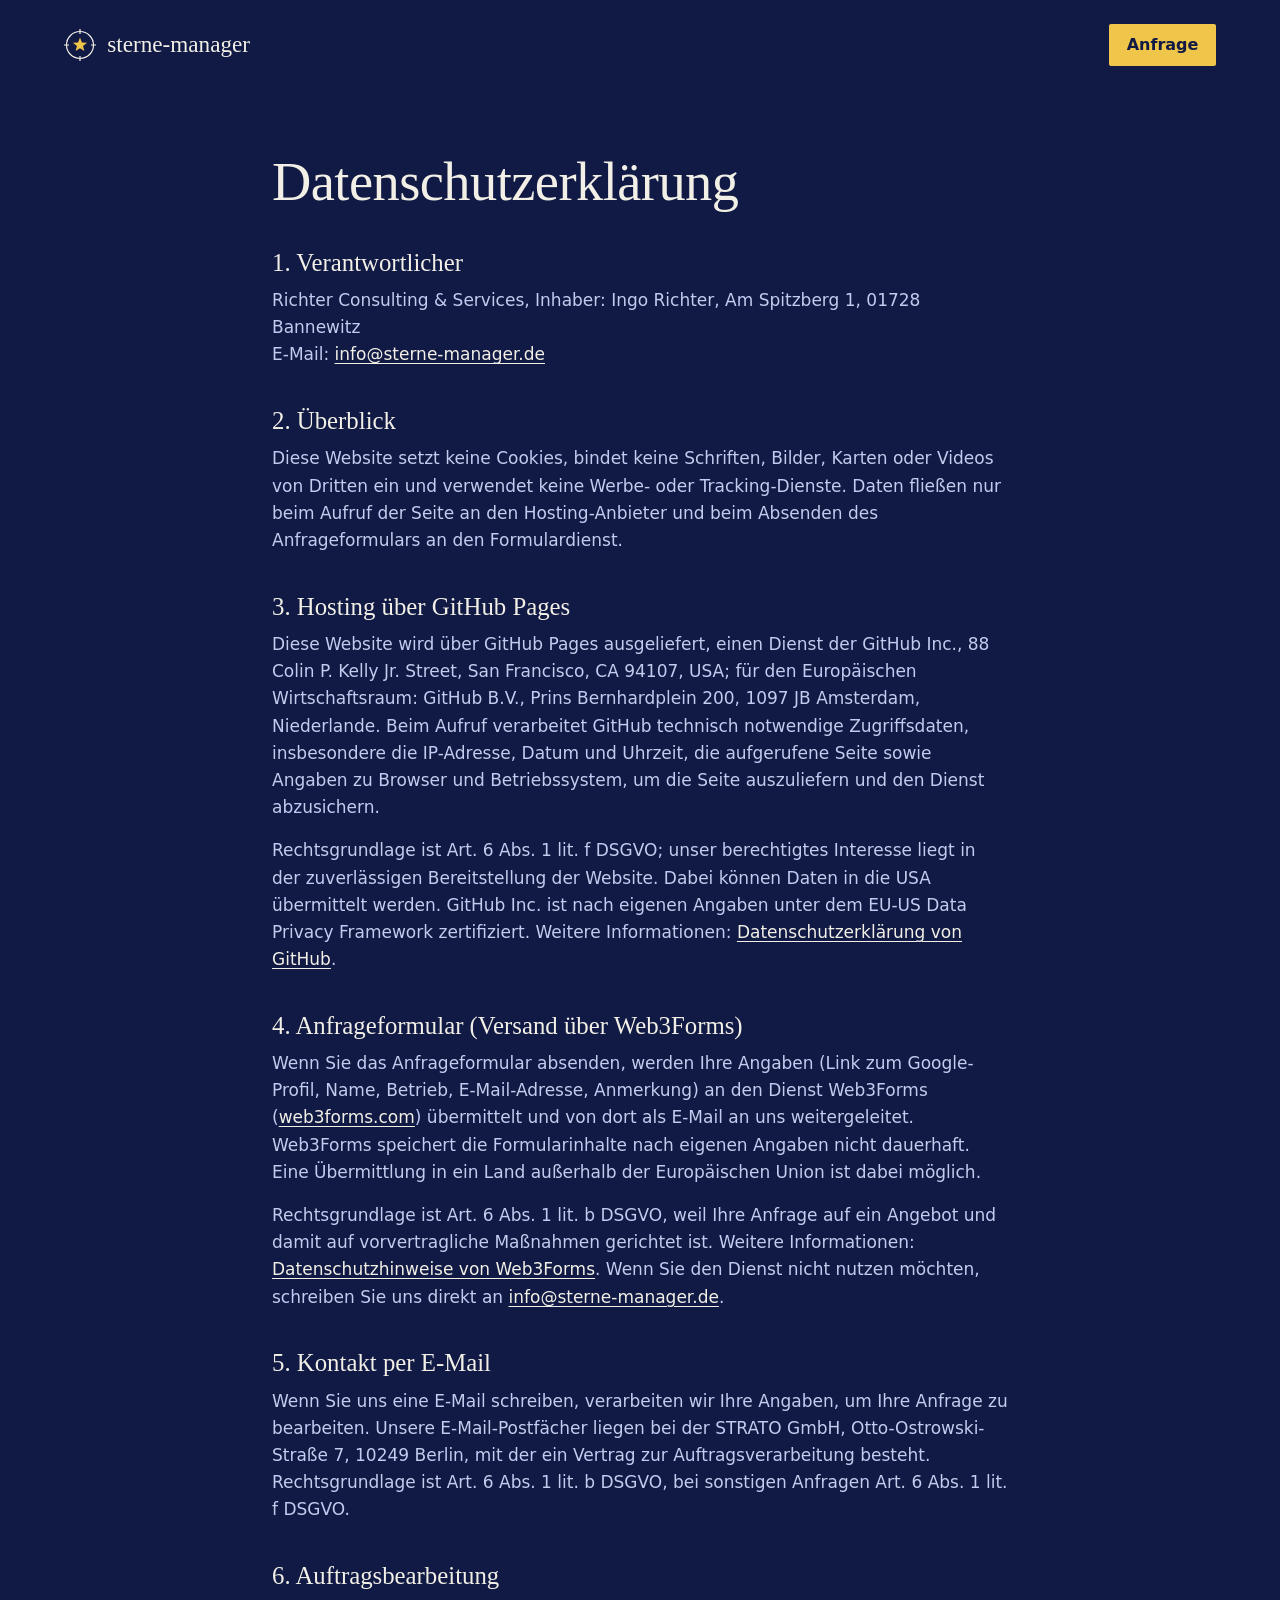
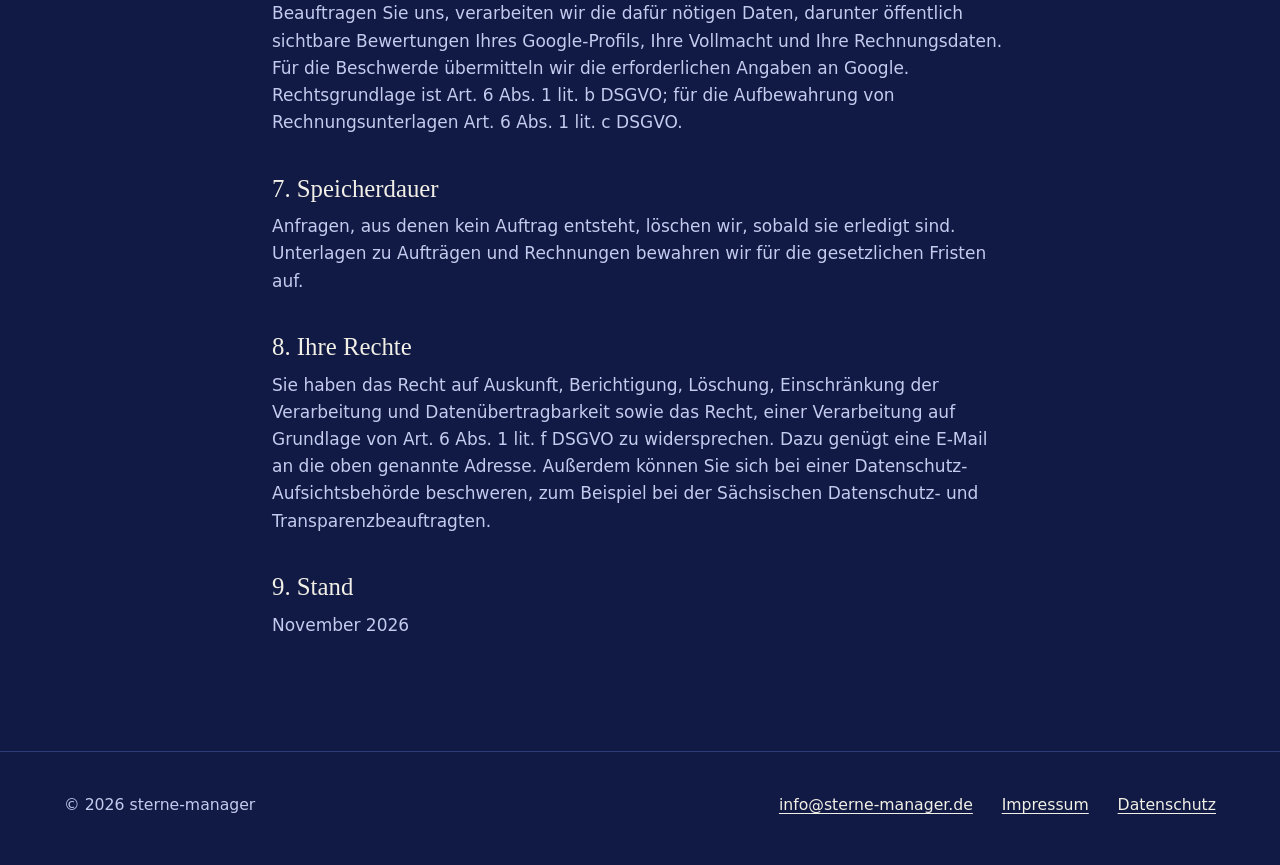
==== datenschutz.html @ 59ce885b "Neue Landingpage (Sternkarte), eigene Seiten fuer Impressum und Datenschutz" ====
<!DOCTYPE html>
<html lang="de">
<head>
  <meta charset="UTF-8">
  <meta name="viewport" content="width=device-width, initial-scale=1">
  <title>Datenschutzerklärung | sterne-manager</title>
  <meta name="robots" content="noindex, follow">
  <meta name="theme-color" content="#101a44">
  <link rel="icon" href="/favicon.svg" type="image/svg+xml">
  <link rel="stylesheet" href="/styles.css">
</head>
<body>
  <a class="sprung" href="#inhalt">Zum Inhalt springen</a>
  <header class="innen kopf">
    <a class="marke" href="/" aria-label="sterne-manager, Startseite"><svg viewBox="0 0 32 32" aria-hidden="true"><circle cx="16" cy="16" r="13.5" fill="none" stroke="#f2efe6" stroke-width="1.2"/><path d="M16 0v5M16 27v5M0 16h5M27 16h5" stroke="#f2efe6" stroke-width="1.2"/><path d="M16 8.5l1.9 4.9 5.2.3-4.1 3.3 1.4 5.1-4.4-2.9-4.4 2.9 1.4-5.1-4.1-3.3 5.2-.3z" fill="#f0c64a"/></svg><span>sterne-manager</span></a>
    <nav class="navi" aria-label="Hauptnavigation"><a class="knopf" href="/#anfrage">Anfrage</a></nav>
  </header>
  <main id="inhalt" class="text-seite">
    <div class="innen">
      <h1>Datenschutz&shy;erklärung</h1>
      <h2>1. Verantwortlicher</h2>
      <p>Richter Consulting &amp; Services, Inhaber: Ingo Richter, Am Spitzberg 1, 01728 Bannewitz<br>E-Mail: <a href="mailto:info@sterne-manager.de">info@sterne-manager.de</a></p>
      <h2>2. Überblick</h2>
      <p>Diese Website setzt keine Cookies, bindet keine Schriften, Bilder, Karten oder Videos von Dritten ein und verwendet keine Werbe- oder Tracking-Dienste. Daten fließen nur beim Aufruf der Seite an den Hosting-Anbieter und beim Absenden des Anfrageformulars an den Formulardienst.</p>
      <h2>3. Hosting über GitHub Pages</h2>
      <p>Diese Website wird über GitHub Pages ausgeliefert, einen Dienst der GitHub Inc., 88 Colin P. Kelly Jr. Street, San Francisco, CA 94107, USA; für den Europäischen Wirtschaftsraum: GitHub B.V., Prins Bernhardplein 200, 1097 JB Amsterdam, Niederlande. Beim Aufruf verarbeitet GitHub technisch notwendige Zugriffsdaten, insbesondere die IP-Adresse, Datum und Uhrzeit, die aufgerufene Seite sowie Angaben zu Browser und Betriebssystem, um die Seite auszuliefern und den Dienst abzusichern.</p>
      <p>Rechtsgrundlage ist Art. 6 Abs. 1 lit. f DSGVO; unser berechtigtes Interesse liegt in der zuverlässigen Bereitstellung der Website. Dabei können Daten in die USA übermittelt werden. GitHub Inc. ist nach eigenen Angaben unter dem EU-US Data Privacy Framework zertifiziert. Weitere Informationen: <a href="https://docs.github.com/de/site-policy/privacy-policies/github-general-privacy-statement" rel="noopener">Datenschutzerklärung von GitHub</a>.</p>
      <h2>4. Anfrageformular (Versand über Web3Forms)</h2>
      <p>Wenn Sie das Anfrageformular absenden, werden Ihre Angaben (Link zum Google-Profil, Name, Betrieb, E-Mail-Adresse, Anmerkung) an den Dienst Web3Forms (<a href="https://web3forms.com" rel="noopener">web3forms.com</a>) übermittelt und von dort als E-Mail an uns weitergeleitet. Web3Forms speichert die Formularinhalte nach eigenen Angaben nicht dauerhaft. Eine Übermittlung in ein Land außerhalb der Europäischen Union ist dabei möglich.</p>
      <p>Rechtsgrundlage ist Art. 6 Abs. 1 lit. b DSGVO, weil Ihre Anfrage auf ein Angebot und damit auf vorvertragliche Maßnahmen gerichtet ist. Weitere Informationen: <a href="https://web3forms.com/privacy-policy" rel="noopener">Datenschutzhinweise von Web3Forms</a>. Wenn Sie den Dienst nicht nutzen möchten, schreiben Sie uns direkt an <a href="mailto:info@sterne-manager.de">info@sterne-manager.de</a>.</p>
      <h2>5. Kontakt per E-Mail</h2>
      <p>Wenn Sie uns eine E-Mail schreiben, verarbeiten wir Ihre Angaben, um Ihre Anfrage zu bearbeiten. Unsere E-Mail-Postfächer liegen bei der STRATO GmbH, Otto-Ostrowski-Straße 7, 10249 Berlin, mit der ein Vertrag zur Auftragsverarbeitung besteht. Rechtsgrundlage ist Art. 6 Abs. 1 lit. b DSGVO, bei sonstigen Anfragen Art. 6 Abs. 1 lit. f DSGVO.</p>
      <h2>6. Auftragsbearbeitung</h2>
      <p>Beauftragen Sie uns, verarbeiten wir die dafür nötigen Daten, darunter öffentlich sichtbare Bewertungen Ihres Google-Profils, Ihre Vollmacht und Ihre Rechnungsdaten. Für die Beschwerde übermitteln wir die erforderlichen Angaben an Google. Rechtsgrundlage ist Art. 6 Abs. 1 lit. b DSGVO; für die Aufbewahrung von Rechnungsunterlagen Art. 6 Abs. 1 lit. c DSGVO.</p>
      <!-- Sobald der Seitenzähler GoatCounter aktiv ist, die Kommentarzeichen um diesen Abschnitt entfernen.
      <h2>Reichweitenmessung mit GoatCounter</h2>
      <p>Wir zählen die Aufrufe dieser Website mit GoatCounter. Der Dienst setzt keine Cookies und speichert keine IP-Adressen; erfasst werden die aufgerufene Seite, die verweisende Seite, Browser, Bildschirmgröße und das Land. Ein Rückschluss auf einzelne Personen ist uns nicht möglich. Rechtsgrundlage ist Art. 6 Abs. 1 lit. f DSGVO; unser berechtigtes Interesse liegt darin, die Nutzung der Website in zusammengefasster Form zu verstehen. Weitere Informationen: <a href="https://www.goatcounter.com/help/privacy" rel="noopener">Datenschutzhinweise von GoatCounter</a>.</p>
      -->
      <h2>7. Speicherdauer</h2>
      <p>Anfragen, aus denen kein Auftrag entsteht, löschen wir, sobald sie erledigt sind. Unterlagen zu Aufträgen und Rechnungen bewahren wir für die gesetzlichen Fristen auf.</p>
      <h2>8. Ihre Rechte</h2>
      <p>Sie haben das Recht auf Auskunft, Berichtigung, Löschung, Einschränkung der Verarbeitung und Datenübertragbarkeit sowie das Recht, einer Verarbeitung auf Grundlage von Art. 6 Abs. 1 lit. f DSGVO zu widersprechen. Dazu genügt eine E-Mail an die oben genannte Adresse. Außerdem können Sie sich bei einer Datenschutz-Aufsichtsbehörde beschweren, zum Beispiel bei der Sächsischen Datenschutz- und Transparenzbeauftragten.</p>
      <h2>9. Stand</h2>
      <p>November 2026</p>
    </div>
  </main>
  <footer class="fuss">
    <div class="innen">
      <p>© 2026 sterne-manager</p>
      <nav aria-label="Rechtliches und Kontakt">
        <a href="mailto:info@sterne-manager.de">info@sterne-manager.de</a>
        <a href="/impressum.html">Impressum</a>
        <a href="/datenschutz.html">Datenschutz</a>
      </nav>
    </div>
  </footer>
</body>
</html>
---- styles.css ----
/* sterne-manager.de – Sternkarte */
@font-face {
  font-family: "Marcellus";
  src: url("fonts/Marcellus-Regular.ttf") format("truetype");
  font-weight: 400;
  font-style: normal;
  font-display: swap;
}

:root {
  --nacht: #101a44;
  --nacht-tief: #0b1233;
  --netz: #2c3b7c;
  --netz-hell: #4a5aa3;
  --papier: #f2efe6;
  --papier-tinte: #101a44;
  --papier-neben: #3d4875;
  --text: #f2efe6;
  --neben: #c3cbee;
  --gold: #f0c64a;
  --signal: #ff6a4d;
  --signal-tinte: #b3361f;
  --display: "Marcellus", "Palatino Linotype", Palatino, "Book Antiqua", "Noto Serif", Georgia, serif;
  --lauf: "Segoe UI", system-ui, -apple-system, "Helvetica Neue", Roboto, Arial, sans-serif;
  --rand: clamp(1.25rem, 5vw, 4.5rem);
  --ease: cubic-bezier(0.16, 1, 0.3, 1);
}

*, *::before, *::after { box-sizing: border-box; }
html { scroll-behavior: smooth; -webkit-text-size-adjust: 100%; scrollbar-color: var(--netz-hell) var(--nacht-tief); }
body {
  margin: 0;
  background: var(--nacht);
  color: var(--text);
  font: 400 1.0625rem/1.6 var(--lauf);
  -webkit-font-smoothing: antialiased;
}
::selection { background: var(--gold); color: var(--nacht); }
h1, h2, h3 { font-family: var(--display); font-weight: 400; margin: 0; text-wrap: balance; }
h1 { font-size: clamp(2.5rem, 5.4vw, 4.6rem); line-height: 1.04; letter-spacing: -0.01em; }
h2 { font-size: clamp(2rem, 3.6vw, 3rem); line-height: 1.1; }
h3 { font-size: 1.4rem; line-height: 1.25; }
p { margin: 0; }
a { color: inherit; text-decoration-thickness: 1px; text-underline-offset: 0.2em; }
a:hover { text-decoration-color: var(--gold); }
:focus-visible { outline: 2px solid var(--gold); outline-offset: 3px; }
.papier :focus-visible { outline-color: var(--papier-tinte); }
.nur-vorleser { position: absolute; width: 1px; height: 1px; overflow: hidden; clip-path: inset(50%); white-space: nowrap; }
.sprung { position: absolute; left: 1rem; top: -4rem; background: var(--gold); color: var(--nacht); padding: 0.6rem 1rem; z-index: 10; }
.sprung:focus { top: 1rem; }

.innen { width: min(100% - 2 * var(--rand), 76rem); margin-inline: auto; }

/* Kopf */
.kopf { display: flex; align-items: center; justify-content: space-between; gap: 1.5rem; padding-block: 1.5rem; }
.marke { display: inline-flex; align-items: center; gap: 0.7rem; text-decoration: none; font-family: var(--display); font-size: 1.45rem; }
.marke svg { width: 2rem; height: 2rem; flex: none; }
.navi { display: flex; align-items: center; gap: clamp(1rem, 2.4vw, 2.2rem); font-size: 0.98rem; }
.navi a { text-decoration: none; padding-block: 0.4rem; }
.navi a:not(.knopf):hover { text-decoration: underline; text-decoration-color: var(--gold); }

.knopf {
  display: inline-flex; align-items: center; justify-content: center;
  min-height: 3rem; padding: 0.7rem 1.35rem;
  background: var(--gold); color: var(--nacht);
  font: 600 1rem/1.2 var(--lauf); text-decoration: none;
  border: 0; border-radius: 2px; cursor: pointer;
  transition: background-color 0.2s var(--ease), transform 0.2s var(--ease);
}
.knopf:hover { background: #ffd968; }
.knopf:active { transform: translateY(1px); }
.knopf-linie { background: transparent; color: var(--text); box-shadow: inset 0 0 0 1.5px var(--gold); }
.knopf-linie:hover { background: rgba(240, 198, 74, 0.14); }
.navi .knopf { min-height: 2.6rem; padding: 0.5rem 1.1rem; }

/* Tafel I: Auftakt */
.auftakt { display: grid; grid-template-columns: minmax(0, 1.02fr) minmax(0, 1fr); gap: clamp(2rem, 4vw, 4rem); align-items: center; padding-block: clamp(1.5rem, 4vw, 3.5rem) clamp(3.5rem, 7vw, 6rem); }
.auftakt h1 em { font-style: normal; color: var(--gold); }
.auftakt .unter { margin-top: 1.5rem; max-width: 34rem; font-size: 1.2rem; line-height: 1.5; color: var(--neben); }
.auftakt .unter strong { color: var(--text); font-weight: 600; }

.schnell { margin-top: 2.2rem; max-width: 36rem; }
.schnell label { display: block; margin-bottom: 0.5rem; font-size: 0.98rem; color: var(--neben); }
.schnell-zeile { display: flex; box-shadow: inset 0 0 0 1.5px var(--gold); border-radius: 2px; }
.schnell-zeile input { flex: 1; min-width: 0; padding: 0.95rem 1rem; background: transparent; border: 0; color: var(--text); font: inherit; caret-color: var(--gold); }
.schnell-zeile input::placeholder { color: #98a3d6; }
.schnell-zeile input:focus-visible { outline-offset: -4px; }
.schnell-zeile .knopf { border-radius: 0 2px 2px 0; white-space: nowrap; }
.schnell .klein { margin-top: 0.7rem; font-size: 0.95rem; color: var(--neben); }

.tafel { position: relative; }
.karte { display: block; width: 100%; height: auto; overflow: visible; }
.karte .netz { fill: none; stroke: var(--netz); stroke-width: 1; }
.karte .netz-rand { fill: none; stroke: var(--netz-hell); stroke-width: 1.2; }
.karte .teilung { fill: none; stroke: var(--netz-hell); stroke-width: 8; stroke-dasharray: 1 10.47; }
.karte .bild { fill: none; stroke: var(--papier); stroke-width: 1; opacity: 0.42; }
.karte .stern circle.kern { fill: var(--gold); transition: fill-opacity 0.6s var(--ease), stroke-opacity 0.6s var(--ease); }
.karte .stern .strahl { stroke: var(--gold); stroke-width: 1; opacity: 0.7; }
.karte .stern .ring { fill: none; stroke: var(--signal); stroke-width: 2; }
.karte .stern .strich { stroke: var(--signal); stroke-width: 2; stroke-linecap: round; stroke-dasharray: 40; stroke-dashoffset: 40; transition: stroke-dashoffset 0.5s var(--ease); }
.karte .stern.gemeldet circle.kern { stroke: var(--gold); stroke-width: 1; stroke-opacity: 0; }
.karte[data-zustand="entfernt"] .stern.gemeldet circle.kern { fill-opacity: 0; stroke-opacity: 0.55; stroke-dasharray: 2 2; }
.karte[data-zustand="entfernt"] .stern.gemeldet .strich { stroke-dashoffset: 0; }
.karte text { font: 500 11px var(--lauf); letter-spacing: 0.14em; fill: var(--neben); text-transform: uppercase; }

.ablesung { display: grid; grid-template-columns: 1fr auto; align-items: end; gap: 1rem 2rem; margin-top: 1.2rem; }
.ablesung dl { display: flex; gap: clamp(1.2rem, 3vw, 2.5rem); margin: 0; }
.ablesung dt { font-size: 0.92rem; color: var(--neben); white-space: nowrap; }
a[href^="mailto:"] { white-space: nowrap; }
.ablesung dd { margin: 0; font-family: var(--display); font-size: clamp(2.6rem, 5vw, 3.8rem); line-height: 1; font-variant-numeric: tabular-nums; }
.ablesung dd.gold { color: var(--gold); }
.legende { display: flex; flex-wrap: wrap; gap: 0.5rem 1.4rem; margin: 1.1rem 0 0; padding: 0; list-style: none; font-size: 0.92rem; color: var(--neben); }
.legende li { display: inline-flex; align-items: center; gap: 0.45rem; }
.legende svg { width: 1.1rem; height: 1.1rem; flex: none; }
.hinweis { margin-top: 0.9rem; font-size: 0.92rem; color: var(--neben); max-width: 40rem; }

/* Abschnitte */
.abschnitt { padding-block: clamp(4rem, 9vw, 7.5rem); }
.abschnitt > .innen > h2 { max-width: 22ch; }
.abschnitt .vorspann { margin-top: 1.1rem; max-width: 40rem; font-size: 1.15rem; color: var(--neben); }
.linie-oben { border-top: 1px solid var(--netz); }
.anschluss { padding-top: 0; }

/* Ablauf als Sternbild */
.ablauf { position: relative; list-style: none; margin: clamp(2.5rem, 5vw, 4rem) 0 0; padding: 0; display: grid; grid-template-columns: repeat(4, minmax(0, 1fr)); gap: clamp(1.5rem, 3vw, 3rem); counter-reset: schritt; }
.ablauf::before { content: ""; position: absolute; left: 0.55rem; right: 12%; top: 0.55rem; border-top: 1px solid var(--netz-hell); }
.ablauf li { position: relative; padding-top: 2.6rem; counter-increment: schritt; }
.ablauf li::before { content: ""; position: absolute; left: 0; top: 0; width: 1.1rem; height: 1.1rem; border-radius: 50%; background: var(--gold); box-shadow: 0 0 0 6px var(--nacht); }
.ablauf h3::before { content: counter(schritt) ". "; color: var(--gold); }
.ablauf p { margin-top: 0.6rem; color: var(--neben); }

/* Papier: Legende des Atlas */
.papier { background: var(--papier); color: var(--papier-tinte); scrollbar-color: auto; }
.papier ::selection { background: var(--papier-tinte); color: var(--papier); }
.papier .vorspann, .papier .neben { color: var(--papier-neben); }
.papier a:hover { text-decoration-color: var(--signal-tinte); }

.zwei { display: grid; grid-template-columns: repeat(2, minmax(0, 1fr)); gap: clamp(2rem, 5vw, 5rem); margin-top: clamp(2.5rem, 5vw, 3.5rem); }
.zwei h3 { display: flex; align-items: center; gap: 0.6rem; padding-bottom: 0.8rem; border-bottom: 1.5px solid var(--papier-tinte); }
.zwei h3 svg { width: 1.35rem; height: 1.35rem; flex: none; }
.zwei ul { list-style: none; margin: 0; padding: 0; }
.zwei li { padding-block: 0.9rem; border-bottom: 1px solid #cfcab9; }
.merksatz { margin-top: 2.5rem; max-width: 44rem; font-family: var(--display); font-size: 1.5rem; line-height: 1.35; }

.preise { width: 100%; margin-top: clamp(2rem, 4vw, 3rem); border-collapse: collapse; font-size: 1.15rem; }
.preise th, .preise td { padding: 1.05rem 0; border-top: 1px solid #cfcab9; text-align: left; font-weight: 400; vertical-align: baseline; }
.preise tr:first-child th, .preise tr:first-child td { border-top: 1.5px solid var(--papier-tinte); }
.preise tr:last-child th, .preise tr:last-child td { border-bottom: 1.5px solid var(--papier-tinte); }
.preise td { text-align: right; white-space: nowrap; font-family: var(--display); font-size: 1.5rem; font-variant-numeric: tabular-nums; padding-left: 1.5rem; }
.preise .haupt th { font-weight: 600; }
.preise .haupt td { font-size: clamp(2rem, 4vw, 2.8rem); }
.preise-fuss { margin-top: 1.4rem; max-width: 44rem; color: var(--papier-neben); }

/* Rechner */
.rechner { display: grid; grid-template-columns: minmax(0, 1fr) minmax(0, 1fr) minmax(0, 0.9fr); gap: clamp(1.5rem, 3.5vw, 3.5rem); margin-top: clamp(2.5rem, 5vw, 3.5rem); align-items: start; }
.rechner fieldset { border: 0; margin: 0; padding: 0; min-width: 0; }
.rechner legend { padding: 0 0 0.8rem; font-family: var(--display); font-size: 1.35rem; width: 100%; border-bottom: 1px solid var(--netz-hell); }
.feldzeile { display: flex; align-items: center; justify-content: space-between; gap: 1rem; padding-block: 0.65rem; border-bottom: 1px solid var(--netz); }
.feldzeile label { display: inline-flex; align-items: center; gap: 0.6rem; color: var(--neben); }
.feldzeile .punkte { display: inline-flex; gap: 3px; width: 4.4rem; }
.feldzeile .punkte i { width: 0.6rem; height: 0.6rem; border-radius: 50%; background: var(--gold); }
.feldzeile input { width: 6rem; min-height: 2.75rem; padding: 0.4rem 0.6rem; text-align: right; background: var(--nacht-tief); color: var(--text); border: 1px solid var(--netz-hell); border-radius: 2px; font: inherit; font-variant-numeric: tabular-nums; caret-color: var(--gold); }
.feldzeile input:hover { border-color: var(--neben); }
.ergebnis { padding: 1.6rem; box-shadow: inset 0 0 0 1px var(--netz-hell); border-radius: 2px; }
.ergebnis dl { margin: 0; display: grid; gap: 1.2rem; }
.ergebnis dt { font-size: 0.95rem; color: var(--neben); }
.ergebnis dd { margin: 0.1rem 0 0; font-family: var(--display); font-size: 3.2rem; line-height: 1; font-variant-numeric: tabular-nums; }
.ergebnis dd small { display: block; margin-top: 0.35rem; font: 400 0.95rem var(--lauf); color: var(--neben); }
.ergebnis dd.gold { color: var(--gold); }
.ergebnis .leer { color: var(--neben); font-size: 1rem; }

/* Fragen */
.fragen { margin-top: clamp(2rem, 4vw, 3rem); max-width: 50rem; border-top: 1.5px solid var(--papier-tinte); }
.fragen details { border-bottom: 1px solid #cfcab9; }
.fragen summary { display: flex; justify-content: space-between; align-items: center; gap: 1.5rem; padding: 1.15rem 0; cursor: pointer; list-style: none; font-family: var(--display); font-size: 1.35rem; line-height: 1.3; }
.fragen summary::-webkit-details-marker { display: none; }
.fragen summary svg { width: 1.1rem; height: 1.1rem; flex: none; transition: transform 0.3s var(--ease); }
.fragen details[open] summary svg { transform: rotate(45deg); }
.fragen details p { padding: 0 2.6rem 1.3rem 0; max-width: 42rem; color: var(--papier-neben); }

/* Anfrage */
.anfrage { display: grid; grid-template-columns: minmax(0, 0.85fr) minmax(0, 1.15fr); gap: clamp(2rem, 6vw, 6rem); align-items: start; }
.anfrage .vorspann a { color: var(--text); }
.formular { display: grid; grid-template-columns: repeat(2, minmax(0, 1fr)); gap: 1.2rem 1.4rem; }
.formular .voll { grid-column: 1 / -1; }
.formular label { display: block; margin-bottom: 0.4rem; font-size: 0.98rem; }
.formular label span { color: var(--neben); }
.formular input, .formular textarea { width: 100%; min-height: 3rem; padding: 0.75rem 0.9rem; background: var(--nacht-tief); color: var(--text); border: 1px solid var(--netz-hell); border-radius: 2px; font: inherit; caret-color: var(--gold); }
.formular textarea { min-height: 7.5rem; resize: vertical; }
.formular input:hover, .formular textarea:hover { border-color: var(--neben); }
.formular input::placeholder, .formular textarea::placeholder { color: #98a3d6; }
.formular .hilfe { margin-top: 0.4rem; font-size: 0.92rem; color: var(--neben); }
.formular .honig { position: absolute; left: -200vw; }
.formular .abschluss { display: flex; flex-wrap: wrap; align-items: center; gap: 1rem 1.5rem; }
.formular .abschluss p { flex: 1 1 16rem; font-size: 0.92rem; color: var(--neben); }

/* Fuss */
.fuss { border-top: 1px solid var(--netz); padding-block: 2.5rem 3rem; font-size: 0.98rem; color: var(--neben); }
.fuss .innen { display: flex; flex-wrap: wrap; justify-content: space-between; gap: 1.2rem 2.5rem; align-items: center; }
.fuss nav { display: flex; flex-wrap: wrap; gap: 0.6rem 1.8rem; }
.fuss a { color: var(--text); }

/* Unterseiten */
.text-seite { padding-block: clamp(2rem, 5vw, 4rem) clamp(4rem, 8vw, 6rem); }
.text-seite .innen { max-width: 46rem; }
.text-seite h1 { font-size: clamp(2.2rem, 4.4vw, 3.4rem); margin-bottom: 2rem; }
.text-seite h2 { font-size: 1.55rem; margin: 2.4rem 0 0.7rem; }
.text-seite p, .text-seite ul { margin: 0 0 1rem; color: var(--neben); }
.text-seite ul { padding-left: 1.2rem; }
.text-seite strong { color: var(--text); font-weight: 600; }
.text-seite a { color: var(--text); overflow-wrap: anywhere; }
.danke { min-height: 60vh; display: grid; align-content: center; }

/* Schmal */
@media (max-width: 62rem) {
  .auftakt { grid-template-columns: 1fr; }
  .tafel { max-width: 34rem; }
  .rechner { grid-template-columns: repeat(2, minmax(0, 1fr)); }
  .rechner .ergebnis { grid-column: 1 / -1; }
  .ergebnis dl { grid-template-columns: repeat(3, minmax(0, 1fr)); }
  .anfrage { grid-template-columns: 1fr; }
  .ablauf { grid-template-columns: repeat(2, minmax(0, 1fr)); row-gap: 2.5rem; }
  .ablauf::before { display: none; }
}
@media (max-width: 44rem) {
  body { font-size: 1rem; }
  .navi a:not(.knopf) { display: none; }
  .schnell-zeile { flex-direction: column; box-shadow: none; gap: 0.6rem; }
  .schnell-zeile input { box-shadow: inset 0 0 0 1.5px var(--gold); border-radius: 2px; }
  .schnell-zeile .knopf { border-radius: 2px; }
  .ablesung { grid-template-columns: 1fr; }
  .ablesung .knopf { width: 100%; }
  .zwei, .rechner, .formular { grid-template-columns: 1fr; }
  .ergebnis dl { grid-template-columns: 1fr; }
  .ablauf { grid-template-columns: 1fr; }
  .ablauf::before { display: block; left: 0.55rem; right: auto; top: 0.55rem; bottom: 4rem; border-top: 0; border-left: 1px solid var(--netz-hell); }
  .ablauf li { padding: 0 0 0 2.4rem; }
  .preise { font-size: 1rem; }
  .preise td { font-size: 1.25rem; }
  .fragen details p { padding-right: 0; }
}
@media (prefers-reduced-motion: reduce) {
  html { scroll-behavior: auto; }
  *, *::before, *::after { transition-duration: 0.01ms !important; animation-duration: 0.01ms !important; }
}
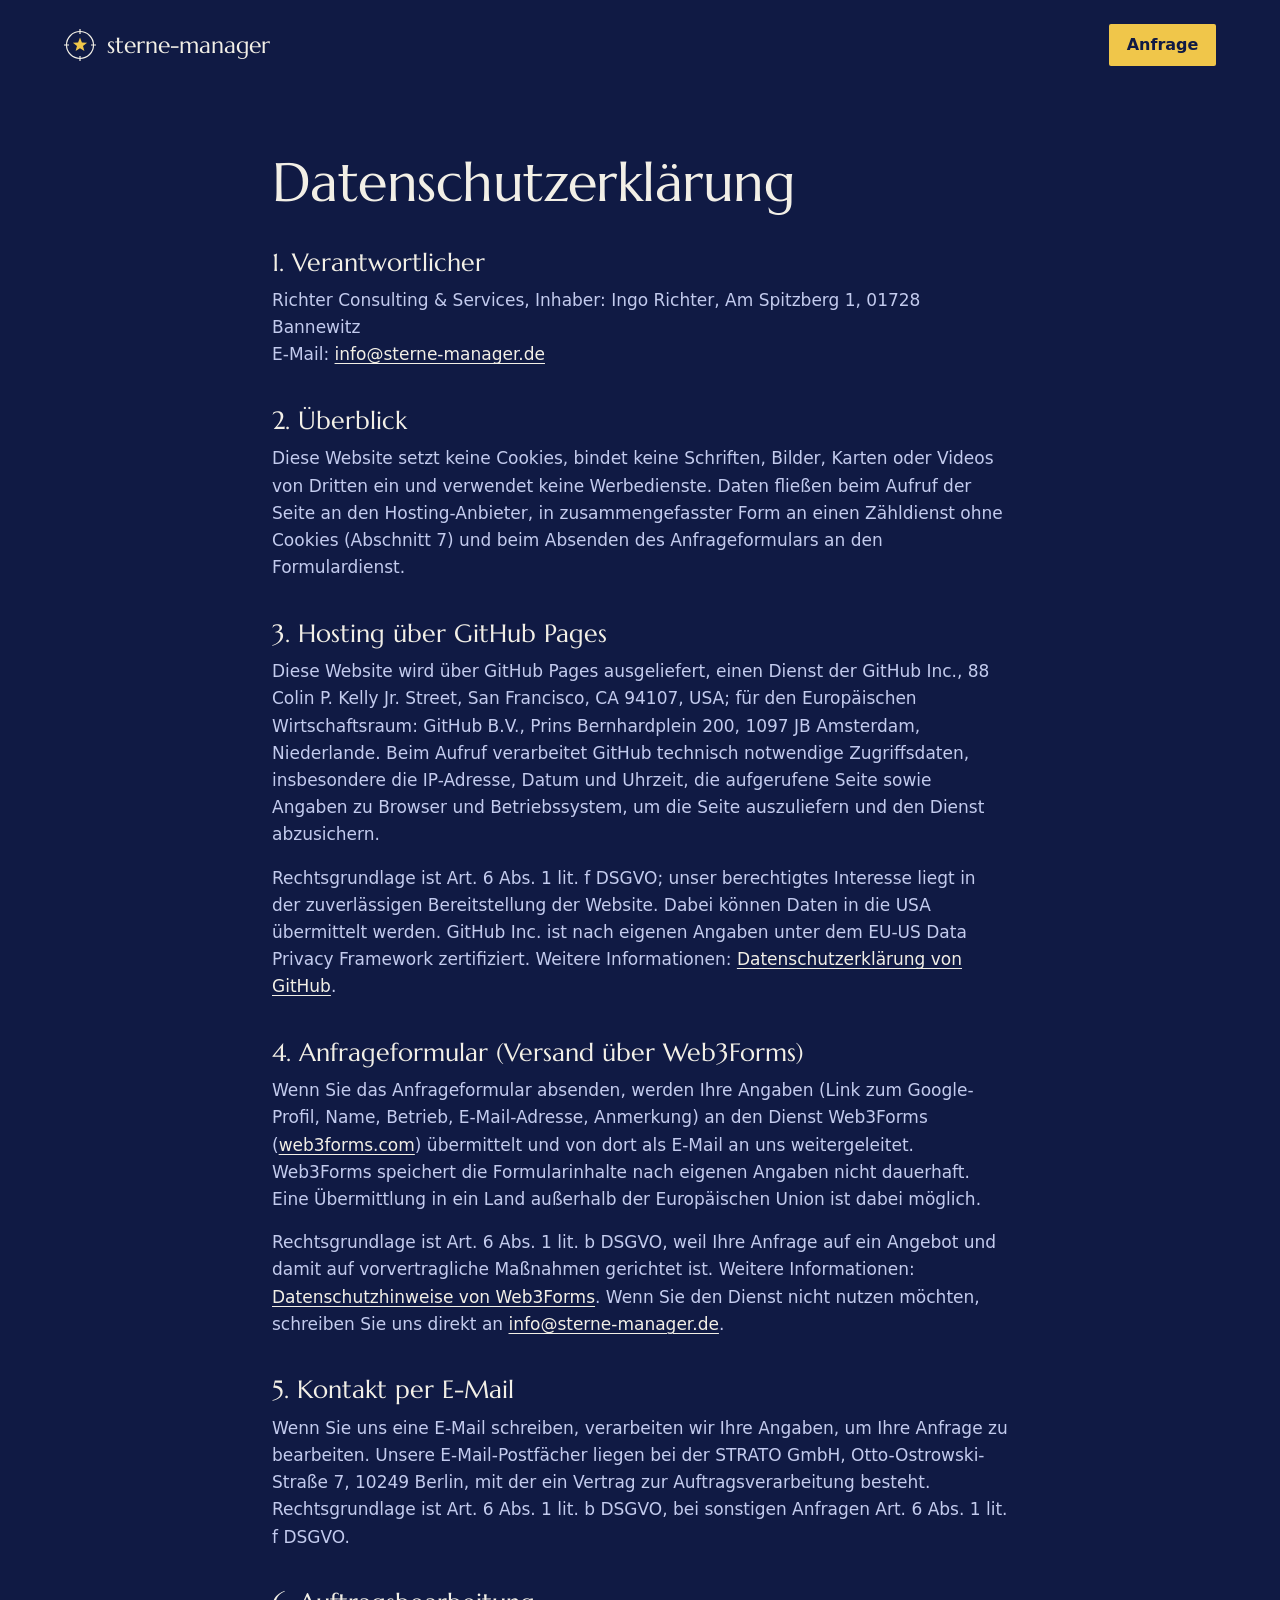
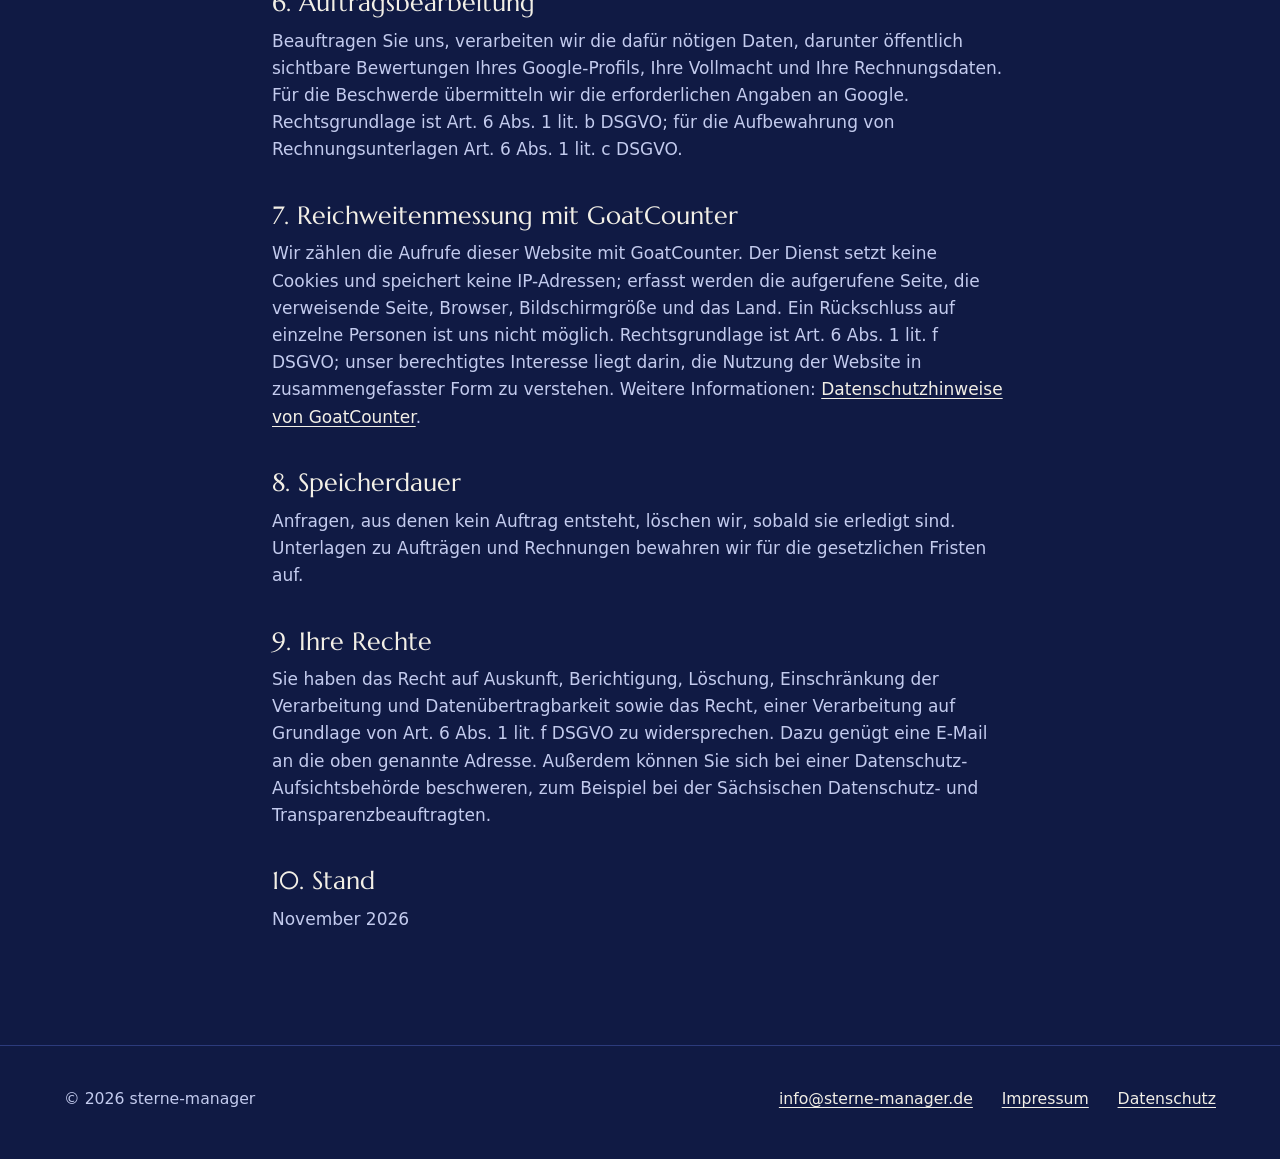
==== commit 935bf85e: "Seitenzaehler GoatCounter einschalten, Datenschutz ergaenzt" ====
--- a/datenschutz.html
+++ b/datenschutz.html
@@ -21,7 +21,7 @@
       <h2>1. Verantwortlicher</h2>
       <p>Richter Consulting &amp; Services, Inhaber: Ingo Richter, Am Spitzberg 1, 01728 Bannewitz<br>E-Mail: <a href="mailto:info@sterne-manager.de">info@sterne-manager.de</a></p>
       <h2>2. Überblick</h2>
-      <p>Diese Website setzt keine Cookies, bindet keine Schriften, Bilder, Karten oder Videos von Dritten ein und verwendet keine Werbe- oder Tracking-Dienste. Daten fließen nur beim Aufruf der Seite an den Hosting-Anbieter und beim Absenden des Anfrageformulars an den Formulardienst.</p>
+      <p>Diese Website setzt keine Cookies, bindet keine Schriften, Bilder, Karten oder Videos von Dritten ein und verwendet keine Werbedienste. Daten fließen beim Aufruf der Seite an den Hosting-Anbieter, in zusammengefasster Form an einen Zähldienst ohne Cookies (Abschnitt 7) und beim Absenden des Anfrageformulars an den Formulardienst.</p>
       <h2>3. Hosting über GitHub Pages</h2>
       <p>Diese Website wird über GitHub Pages ausgeliefert, einen Dienst der GitHub Inc., 88 Colin P. Kelly Jr. Street, San Francisco, CA 94107, USA; für den Europäischen Wirtschaftsraum: GitHub B.V., Prins Bernhardplein 200, 1097 JB Amsterdam, Niederlande. Beim Aufruf verarbeitet GitHub technisch notwendige Zugriffsdaten, insbesondere die IP-Adresse, Datum und Uhrzeit, die aufgerufene Seite sowie Angaben zu Browser und Betriebssystem, um die Seite auszuliefern und den Dienst abzusichern.</p>
       <p>Rechtsgrundlage ist Art. 6 Abs. 1 lit. f DSGVO; unser berechtigtes Interesse liegt in der zuverlässigen Bereitstellung der Website. Dabei können Daten in die USA übermittelt werden. GitHub Inc. ist nach eigenen Angaben unter dem EU-US Data Privacy Framework zertifiziert. Weitere Informationen: <a href="https://docs.github.com/de/site-policy/privacy-policies/github-general-privacy-statement" rel="noopener">Datenschutzerklärung von GitHub</a>.</p>
@@ -32,15 +32,13 @@
       <p>Wenn Sie uns eine E-Mail schreiben, verarbeiten wir Ihre Angaben, um Ihre Anfrage zu bearbeiten. Unsere E-Mail-Postfächer liegen bei der STRATO GmbH, Otto-Ostrowski-Straße 7, 10249 Berlin, mit der ein Vertrag zur Auftragsverarbeitung besteht. Rechtsgrundlage ist Art. 6 Abs. 1 lit. b DSGVO, bei sonstigen Anfragen Art. 6 Abs. 1 lit. f DSGVO.</p>
       <h2>6. Auftragsbearbeitung</h2>
       <p>Beauftragen Sie uns, verarbeiten wir die dafür nötigen Daten, darunter öffentlich sichtbare Bewertungen Ihres Google-Profils, Ihre Vollmacht und Ihre Rechnungsdaten. Für die Beschwerde übermitteln wir die erforderlichen Angaben an Google. Rechtsgrundlage ist Art. 6 Abs. 1 lit. b DSGVO; für die Aufbewahrung von Rechnungsunterlagen Art. 6 Abs. 1 lit. c DSGVO.</p>
-      <!-- Sobald der Seitenzähler GoatCounter aktiv ist, die Kommentarzeichen um diesen Abschnitt entfernen.
-      <h2>Reichweitenmessung mit GoatCounter</h2>
+      <h2>7. Reichweitenmessung mit GoatCounter</h2>
       <p>Wir zählen die Aufrufe dieser Website mit GoatCounter. Der Dienst setzt keine Cookies und speichert keine IP-Adressen; erfasst werden die aufgerufene Seite, die verweisende Seite, Browser, Bildschirmgröße und das Land. Ein Rückschluss auf einzelne Personen ist uns nicht möglich. Rechtsgrundlage ist Art. 6 Abs. 1 lit. f DSGVO; unser berechtigtes Interesse liegt darin, die Nutzung der Website in zusammengefasster Form zu verstehen. Weitere Informationen: <a href="https://www.goatcounter.com/help/privacy" rel="noopener">Datenschutzhinweise von GoatCounter</a>.</p>
-      -->
-      <h2>7. Speicherdauer</h2>
+      <h2>8. Speicherdauer</h2>
       <p>Anfragen, aus denen kein Auftrag entsteht, löschen wir, sobald sie erledigt sind. Unterlagen zu Aufträgen und Rechnungen bewahren wir für die gesetzlichen Fristen auf.</p>
-      <h2>8. Ihre Rechte</h2>
+      <h2>9. Ihre Rechte</h2>
       <p>Sie haben das Recht auf Auskunft, Berichtigung, Löschung, Einschränkung der Verarbeitung und Datenübertragbarkeit sowie das Recht, einer Verarbeitung auf Grundlage von Art. 6 Abs. 1 lit. f DSGVO zu widersprechen. Dazu genügt eine E-Mail an die oben genannte Adresse. Außerdem können Sie sich bei einer Datenschutz-Aufsichtsbehörde beschweren, zum Beispiel bei der Sächsischen Datenschutz- und Transparenzbeauftragten.</p>
-      <h2>9. Stand</h2>
+      <h2>10. Stand</h2>
       <p>November 2026</p>
     </div>
   </main>
